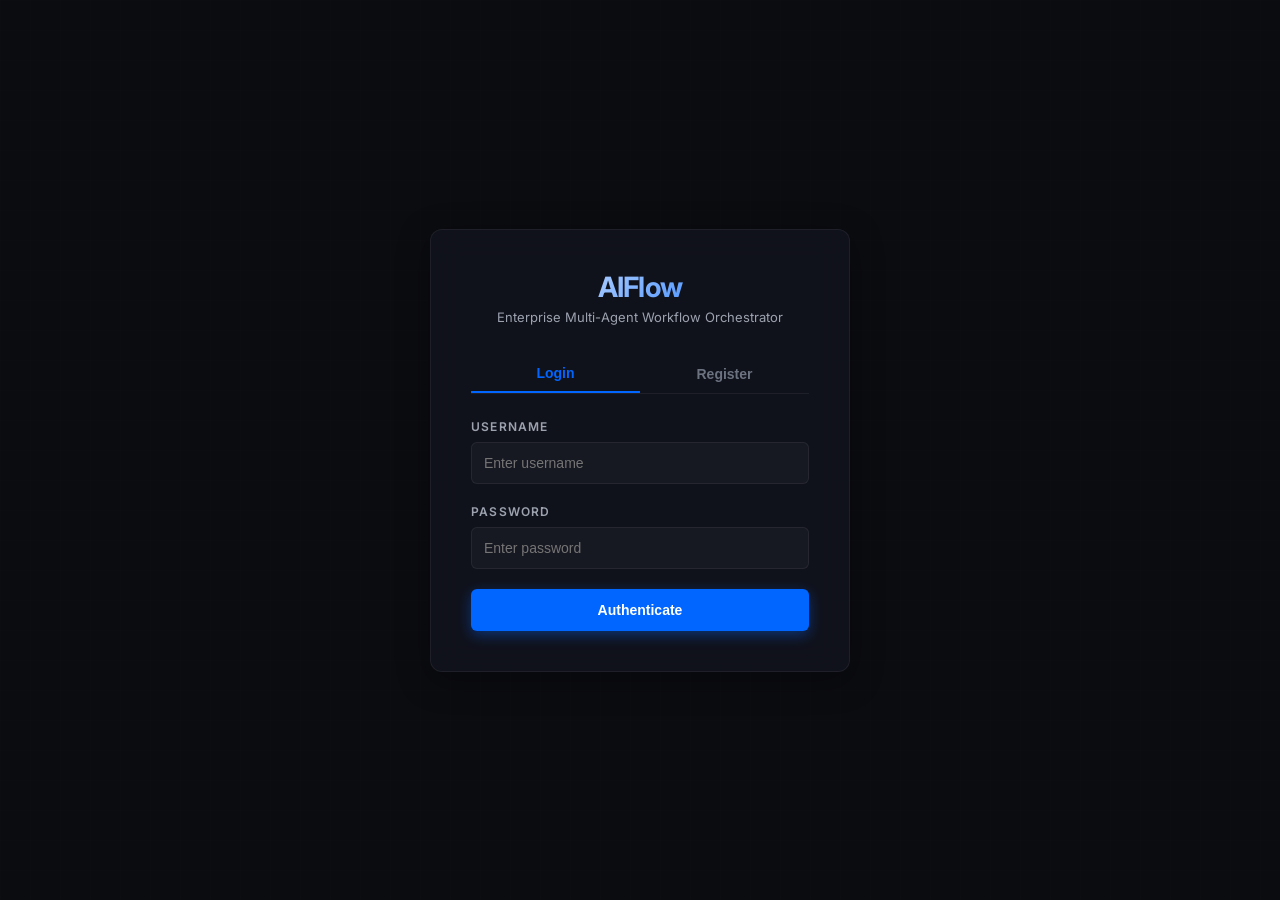
==== backend/static/index.html @ bd53e7fc "Initial commit of NexusFlow - Enterprise Multi-Agent AI Workflow Orchestrator" ====
<!DOCTYPE html>
<html lang="en">
<head>
    <meta charset="UTF-8">
    <meta name="viewport" content="width=device-width, initial-scale=1.0">
    <title>AIFlow - Enterprise Multi-Agent Workflow Orchestrator</title>
    <link rel="preconnect" href="https://fonts.googleapis.com">
    <link rel="preconnect" href="https://fonts.gstatic.com" crossorigin>
    <link href="https://fonts.googleapis.com/css2?family=Inter:wght@300;400;500;600;700&family=JetBrains+Mono:wght@400;500&display=swap" rel="stylesheet">
    <link rel="stylesheet" href="style.css">
</head>
<body>
    <!-- Background grid effect -->
    <div class="grid-overlay"></div>

    <!-- MAIN CONTAINER -->
    <div id="app">
        <!-- AUTH VIEW (Register / Login) -->
        <div id="auth-view" class="auth-container card">
            <div class="auth-header">
                <h2>AIFlow</h2>
                <p>Enterprise Multi-Agent Workflow Orchestrator</p>
            </div>
            
            <!-- Tabs -->
            <div class="auth-tabs">
                <button id="tab-login-btn" class="auth-tab active" onclick="switchAuthTab('login')">Login</button>
                <button id="tab-register-btn" class="auth-tab" onclick="switchAuthTab('register')">Register</button>
            </div>

            <!-- Login Form -->
            <form id="login-form" onsubmit="handleLogin(event)" autocomplete="off">
                <div class="form-group">
                    <label for="login-username">Username</label>
                    <input type="text" id="login-username" placeholder="Enter username" required autocomplete="off">
                </div>
                <div class="form-group">
                    <label for="login-password">Password</label>
                    <input type="password" id="login-password" placeholder="Enter password" required autocomplete="new-password">
                </div>
                <button type="submit" class="btn btn-primary btn-block">Authenticate</button>
            </form>

            <!-- Register Form -->
            <form id="register-form" class="hidden" onsubmit="handleRegister(event)" autocomplete="off">
                <div class="form-group">
                    <label for="register-username">Username</label>
                    <input type="text" id="register-username" placeholder="Choose username" required autocomplete="off">
                </div>
                <div class="form-group">
                    <label for="register-password">Password</label>
                    <input type="password" id="register-password" placeholder="Choose password (min 6 chars)" required autocomplete="new-password">
                </div>
                <div class="form-group">
                    <label for="register-role">Default Access Role</label>
                    <select id="register-role">
                        <option value="user">Standard User</option>
                        <option value="admin">Admin / Manager</option>
                    </select>
                </div>
                <button type="submit" class="btn btn-primary btn-block">Create Account</button>
            </form>

            <div id="auth-error" class="error-msg hidden"></div>
        </div>

        <!-- DASHBOARD VIEW -->
        <div id="dashboard-view" class="dashboard-container hidden">
            <!-- Sidebar -->
            <aside class="sidebar">
                <div class="sidebar-brand">
                    <h3>AIFlow</h3>
                    <span id="user-role-badge" class="badge badge-user">User</span>
                </div>
                
                <nav class="sidebar-menu">
                    <button class="nav-item active" onclick="switchView('chat')">
                        <span class="icon">💬</span> Chat Swarm
                    </button>
                    <button class="nav-item" onclick="switchView('upload')">
                        <span class="icon">📁</span> Ingest Documents
                    </button>
                    <button class="nav-item" onclick="switchView('analytics')">
                        <span class="icon">📊</span> Usage Analytics
                    </button>
                </nav>

                <div class="sidebar-footer">
                    <div class="user-profile">
                        <div class="user-avatar">👤</div>
                        <div class="user-info">
                            <span id="current-username" class="username">Guest</span>
                            <span class="status-online">Online</span>
                        </div>
                    </div>
                    <button class="btn btn-secondary btn-block btn-logout" onclick="handleLogout()">Logout</button>
                </div>
            </aside>

            <!-- Main Content Area -->
            <main class="main-content">
                <!-- CHAT MODULE -->
                <section id="chat-section" class="content-section">
                    <div class="section-header">
                        <h2>Chat Swarm</h2>
                        <p>Ask questions. The orchestrator will dynamically route, retrieve, and validator outputs.</p>
                    </div>

                    <div class="chat-container card">
                        <div id="chat-messages" class="chat-messages-area">
                            <div class="system-message">
                                <p>Welcome to AIFlow Swarm. Ask questions about your ingested RAG documents, run queries, or execute math calculations.</p>
                            </div>
                        </div>
                        
                        <div class="chat-input-area">
                            <form id="chat-form" onsubmit="handleSendMessage(event)">
                                <input type="text" id="chat-input" placeholder="Ask AIFlow orchestrator..." required autocomplete="off">
                                <button type="submit" class="btn btn-primary">Send</button>
                            </form>
                        </div>
                    </div>
                </section>

                <!-- INGEST UPLOAD MODULE -->
                <section id="upload-section" class="content-section hidden">
                    <div class="section-header">
                        <h2>Ingest Documents</h2>
                        <p>Upload files to parse, chunk, and embed them into the multi-tenant Vector Database.</p>
                    </div>

                    <div class="upload-container card">
                        <div class="drag-drop-zone" id="drop-zone" onclick="triggerFileSelect()">
                            <span class="upload-icon">📤</span>
                            <p>Drag and drop multiple text/PDF/markdown documents here</p>
                            <span class="btn btn-secondary">Select Files</span>
                            <input type="file" id="file-input" multiple class="hidden" onchange="handleFileSelect(event)">
                        </div>

                        <!-- Upload File Queue -->
                        <div id="file-queue-container" class="file-queue-container hidden">
                            <h4>Selected Files Queue</h4>
                            <div id="file-list" class="file-list"></div>
                            
                            <div class="upload-actions">
                                <button class="btn btn-primary" onclick="uploadQueuedFiles()">Ingest Files</button>
                                <button class="btn btn-secondary" onclick="clearFileQueue()">Clear Queue</button>
                            </div>
                        </div>

                        <!-- Confirmation & Progress Status -->
                        <div id="upload-status" class="upload-status card hidden">
                            <h4 id="status-heading">Processing Documents...</h4>
                            <div class="progress-bar-container">
                                <div id="status-progress-bar" class="progress-bar"></div>
                            </div>
                            <p id="status-details"></p>
                        </div>
                    </div>
                </section>

                <!-- USAGE ANALYTICS MODULE -->
                <section id="analytics-section" class="content-section hidden">
                    <div class="section-header">
                        <h2>Usage Analytics</h2>
                        <p>Monitor platform statistics, cost evaluations, and token consumption summaries.</p>
                    </div>

                    <!-- USER ANALYTICS TAB -->
                    <div id="user-analytics" class="analytics-wrapper">
                        <!-- Stats Grid -->
                        <div class="stats-grid">
                            <div class="stat-card card">
                                <h3>Total Queries</h3>
                                <p id="user-total-queries" class="stat-value">-</p>
                            </div>
                            <div class="stat-card card">
                                <h3>Documents Ingested</h3>
                                <p id="user-total-documents" class="stat-value">-</p>
                            </div>
                            <div class="stat-card card">
                                <h3>Total Tokens Consumed</h3>
                                <p id="user-total-tokens" class="stat-value">-</p>
                            </div>
                        </div>

                        <!-- Personal Query History Table -->
                        <div class="table-container card">
                            <h3>Query History Log</h3>
                            <table class="data-table">
                                <thead>
                                    <tr>
                                        <th>Timestamp</th>
                                        <th>Query</th>
                                        <th>Status</th>
                                        <th>Tokens Used</th>
                                        <th>Latency</th>
                                    </tr>
                                </thead>
                                <tbody id="user-history-tbody">
                                    <tr>
                                        <td colspan="5" class="text-center">No queries logged yet.</td>
                                    </tr>
                                </tbody>
                            </table>
                        </div>
                    </div>

                    <!-- ADMIN / MANAGER ANALYTICS TAB -->
                    <div id="admin-analytics" class="analytics-wrapper hidden">
                        <div class="tab-divider">Admin Portal Overview</div>
                        
                        <!-- Global Stats Grid -->
                        <div class="stats-grid">
                            <div class="stat-card card">
                                <h3>Global Queries Run</h3>
                                <p id="admin-total-queries" class="stat-value">-</p>
                            </div>
                            <div class="stat-card card">
                                <h3>Total Vector Files</h3>
                                <p id="admin-total-documents" class="stat-value">-</p>
                            </div>
                            <div class="stat-card card">
                                <h3>Cumulative Cost ($)</h3>
                                <p id="admin-total-cost" class="stat-value" style="color: #00ff66;">$0.00</p>
                            </div>
                            <div class="stat-card card">
                                <h3>Avg. Swarm Latency</h3>
                                <p id="admin-avg-latency" class="stat-value">-</p>
                            </div>
                        </div>

                        <!-- User Breakdown Table -->
                        <div class="table-container card">
                            <h3>Platform Users Usage Summary</h3>
                            <table class="data-table">
                                <thead>
                                    <tr>
                                        <th>User ID</th>
                                        <th>Username</th>
                                        <th>Role</th>
                                        <th>Queries Run</th>
                                        <th>Files Uploaded</th>
                                        <th>Total Tokens</th>
                                        <th>Last Active</th>
                                    </tr>
                                </thead>
                                <tbody id="admin-users-tbody">
                                    <tr>
                                        <td colspan="7" class="text-center">No user data retrieved.</td>
                                    </tr>
                                </tbody>
                            </table>
                        </div>
                    </div>
                </section>
            </main>
        </div>
    </div>

    <script src="app.js"></script>
</body>
</html>
---- backend/static/style.css ----
/* AIFlow Dark Theme Design System */
:root {
    --bg-primary: #0b0c10;
    --bg-secondary: #131520;
    --card-bg: rgba(20, 22, 34, 0.65);
    --border-color: rgba(255, 255, 255, 0.06);
    --border-glow: rgba(0, 102, 255, 0.15);
    
    --text-primary: #f3f4f6;
    --text-secondary: #9ca3af;
    --text-muted: #6b7280;
    
    --accent: #0066ff;
    --accent-glow: rgba(0, 102, 255, 0.4);
    --success: #00ff66;
    --success-glow: rgba(0, 255, 102, 0.2);
    --danger: #ef4444;
    
    --font-sans: 'Inter', -apple-system, BlinkMacSystemFont, "Segoe UI", Roboto, sans-serif;
    --font-mono: 'JetBrains Mono', monospace;
    --transition: all 0.25s cubic-bezier(0.4, 0, 0.2, 1);
}

* {
    box-sizing: border-box;
    margin: 0;
    padding: 0;
}

body {
    background-color: var(--bg-primary);
    color: var(--text-primary);
    font-family: var(--font-sans);
    overflow: hidden;
    height: 100vh;
    width: 100vw;
}

/* Cyberpunk tech grid background */
.grid-overlay {
    position: fixed;
    top: 0;
    left: 0;
    width: 100%;
    height: 100%;
    background-image: 
        linear-gradient(rgba(255, 255, 255, 0.007) 1px, transparent 1px),
        linear-gradient(90deg, rgba(255, 255, 255, 0.007) 1px, transparent 1px);
    background-size: 30px 30px;
    pointer-events: none;
    z-index: 0;
}

#app {
    position: relative;
    z-index: 1;
    height: 100%;
    width: 100%;
    display: flex;
    justify-content: center;
    align-items: center;
}

/* Card layout & Glassmorphism */
.card {
    background: var(--card-bg);
    border: 1px solid var(--border-color);
    border-radius: 12px;
    backdrop-filter: blur(16px);
    -webkit-backdrop-filter: blur(16px);
    box-shadow: 0 8px 32px 0 rgba(0, 0, 0, 0.37);
    transition: var(--transition);
}

.card:hover {
    border-color: var(--border-glow);
    box-shadow: 0 8px 32px 0 rgba(0, 102, 255, 0.05);
}

/* Form Styles */
.form-group {
    margin-bottom: 20px;
    display: flex;
    flex-direction: column;
}

label {
    font-size: 12px;
    text-transform: uppercase;
    letter-spacing: 0.1em;
    color: var(--text-secondary);
    margin-bottom: 8px;
    font-weight: 600;
}

input, select {
    background: rgba(255, 255, 255, 0.03);
    border: 1px solid var(--border-color);
    border-radius: 6px;
    padding: 12px;
    color: var(--text-primary);
    font-size: 14px;
    transition: var(--transition);
}

input:focus, select:focus {
    outline: none;
    border-color: var(--accent);
    background: rgba(255, 255, 255, 0.05);
    box-shadow: 0 0 10px var(--accent-glow);
}

/* Buttons */
.btn {
    display: inline-flex;
    align-items: center;
    justify-content: center;
    padding: 12px 24px;
    font-size: 14px;
    font-weight: 600;
    border-radius: 6px;
    cursor: pointer;
    border: 1px solid transparent;
    transition: var(--transition);
}

.btn-primary {
    background-color: var(--accent);
    color: #fff;
    box-shadow: 0 4px 14px var(--accent-glow);
}

.btn-primary:hover {
    background-color: #1a75ff;
    box-shadow: 0 6px 20px rgba(0, 102, 255, 0.6);
}

.btn-secondary {
    background: rgba(255, 255, 255, 0.05);
    color: var(--text-primary);
    border-color: var(--border-color);
}

.btn-secondary:hover {
    background: rgba(255, 255, 255, 0.1);
    border-color: var(--text-secondary);
}

.btn-block {
    width: 100%;
}

/* Auth views */
.auth-container {
    width: 420px;
    padding: 40px;
}

.auth-header {
    text-align: center;
    margin-bottom: 30px;
}

.auth-header h2 {
    font-size: 28px;
    font-weight: 700;
    letter-spacing: -0.03em;
    background: linear-gradient(135deg, #fff 0%, #0066ff 100%);
    -webkit-background-clip: text;
    -webkit-text-fill-color: transparent;
    margin-bottom: 5px;
}

.auth-header p {
    font-size: 13px;
    color: var(--text-secondary);
}

.auth-tabs {
    display: flex;
    border-bottom: 1px solid var(--border-color);
    margin-bottom: 25px;
}

.auth-tab {
    flex: 1;
    background: none;
    border: none;
    padding: 10px;
    color: var(--text-muted);
    font-size: 14px;
    font-weight: 600;
    cursor: pointer;
    transition: var(--transition);
}

.auth-tab.active {
    color: var(--accent);
    border-bottom: 2px solid var(--accent);
}

/* Dashboard views */
.dashboard-container {
    display: flex;
    height: 100vh;
    width: 100vw;
    z-index: 1;
}

/* Sidebar styling */
.sidebar {
    width: 260px;
    background: var(--bg-secondary);
    border-right: 1px solid var(--border-color);
    display: flex;
    flex-direction: column;
    padding: 24px;
}

.sidebar-brand {
    margin-bottom: 35px;
    display: flex;
    align-items: center;
    gap: 10px;
}

.sidebar-brand h3 {
    font-size: 20px;
    font-weight: 700;
}

.badge {
    padding: 3px 8px;
    font-size: 10px;
    font-weight: 700;
    border-radius: 4px;
    text-transform: uppercase;
}

.badge-user {
    background: rgba(0, 102, 255, 0.15);
    color: var(--accent);
}

.badge-admin {
    background: rgba(0, 255, 102, 0.15);
    color: var(--success);
}

.sidebar-menu {
    display: flex;
    flex-direction: column;
    gap: 8px;
    flex: 1;
}

.nav-item {
    display: flex;
    align-items: center;
    gap: 12px;
    background: none;
    border: none;
    padding: 12px 16px;
    color: var(--text-secondary);
    font-size: 14px;
    font-weight: 500;
    border-radius: 6px;
    cursor: pointer;
    text-align: left;
    transition: var(--transition);
}

.nav-item:hover, .nav-item.active {
    color: #fff;
    background: rgba(255, 255, 255, 0.04);
}

.nav-item.active {
    border-left: 3px solid var(--accent);
    border-radius: 0 6px 6px 0;
}

.sidebar-footer {
    padding-top: 20px;
    border-top: 1px solid var(--border-color);
}

.user-profile {
    display: flex;
    align-items: center;
    gap: 12px;
    margin-bottom: 15px;
}

.user-avatar {
    font-size: 20px;
    background: rgba(255, 255, 255, 0.05);
    padding: 8px;
    border-radius: 50%;
}

.user-info {
    display: flex;
    flex-direction: column;
}

.user-info .username {
    font-size: 14px;
    font-weight: 600;
}

.user-info .status-online {
    font-size: 10px;
    color: var(--success);
}

.btn-logout {
    background: rgba(239, 68, 68, 0.1);
    color: var(--danger);
    border: 1px solid rgba(239, 68, 68, 0.2);
}

.btn-logout:hover {
    background: var(--danger);
    color: #fff;
}

/* Main Area */
.main-content {
    flex: 1;
    padding: 40px;
    overflow-y: auto;
}

.content-section {
    height: 100%;
    display: flex;
    flex-direction: column;
}

.section-header {
    margin-bottom: 25px;
}

.section-header h2 {
    font-size: 24px;
    font-weight: 700;
    margin-bottom: 5px;
}

.section-header p {
    color: var(--text-secondary);
    font-size: 14px;
}

/* Chat Module Layout */
.chat-container {
    flex: 1;
    display: flex;
    flex-direction: column;
    height: calc(100vh - 180px);
    overflow: hidden;
}

.chat-messages-area {
    flex: 1;
    padding: 24px;
    overflow-y: auto;
    display: flex;
    flex-direction: column;
    gap: 20px;
    scrollbar-width: thin;
}

.chat-messages-area::-webkit-scrollbar {
    width: 6px;
}

.chat-messages-area::-webkit-scrollbar-thumb {
    background-color: var(--border-color);
    border-radius: 3px;
}

.chat-input-area {
    padding: 16px 24px;
    border-top: 1px solid var(--border-color);
}

.chat-input-area form {
    display: flex;
    gap: 15px;
}

.chat-input-area input {
    flex: 1;
}

/* Chat bubble styling */
.message {
    max-width: 75%;
    display: flex;
    flex-direction: column;
    animation: slideUp 0.3s ease-out;
}

.message.user {
    align-self: flex-end;
}

.message.agent {
    align-self: flex-start;
}

.bubble {
    padding: 14px 18px;
    border-radius: 12px;
    font-size: 14px;
    line-height: 1.5;
}

.message.user .bubble {
    background: var(--accent);
    color: #fff;
    border-bottom-right-radius: 2px;
}

.message.agent .bubble {
    background: rgba(255, 255, 255, 0.03);
    border: 1px solid var(--border-color);
    border-bottom-left-radius: 2px;
    color: var(--text-primary);
}

/* Meta Data tags for Agent Response */
.message-meta {
    margin-top: 6px;
    display: flex;
    flex-wrap: wrap;
    gap: 6px;
}

.meta-tag {
    font-family: var(--font-mono);
    font-size: 10px;
    padding: 2px 6px;
    border-radius: 4px;
    background: rgba(255, 255, 255, 0.05);
    border: 1px solid var(--border-color);
    color: var(--text-secondary);
}

.meta-tag-blue {
    background: rgba(0, 102, 255, 0.1);
    border-color: rgba(0, 102, 255, 0.2);
    color: #3385ff;
}

.meta-tag-green {
    background: rgba(0, 255, 102, 0.1);
    border-color: rgba(0, 255, 102, 0.2);
    color: var(--success);
}

/* Citations & Recommendations */
.citations-list, .recs-list {
    margin-top: 8px;
    padding-left: 15px;
    font-size: 12px;
    color: var(--text-secondary);
}

.citations-list li::marker {
    color: var(--accent);
}

.recs-list li::marker {
    color: var(--success);
}

/* Drag Drop Ingestion Area */
.drag-drop-zone {
    border: 2px dashed var(--border-color);
    border-radius: 12px;
    padding: 60px 40px;
    text-align: center;
    cursor: pointer;
    transition: var(--transition);
    display: flex;
    flex-direction: column;
    align-items: center;
    gap: 15px;
    background: rgba(255, 255, 255, 0.01);
    margin-bottom: 25px;
}

.drag-drop-zone:hover, .drag-drop-zone.dragover {
    border-color: var(--accent);
    background: rgba(0, 102, 255, 0.02);
}

.upload-icon {
    font-size: 40px;
}

/* File list queue styling */
.file-queue-container {
    padding: 20px;
    background: rgba(255, 255, 255, 0.02);
    border: 1px solid var(--border-color);
    border-radius: 8px;
    margin-bottom: 25px;
}

.file-queue-container h4 {
    margin-bottom: 15px;
    font-size: 14px;
}

.file-list {
    display: flex;
    flex-direction: column;
    gap: 10px;
    margin-bottom: 20px;
}

.file-item {
    display: flex;
    justify-content: space-between;
    align-items: center;
    padding: 10px 15px;
    background: rgba(255, 255, 255, 0.02);
    border: 1px solid var(--border-color);
    border-radius: 6px;
    font-size: 13px;
}

.file-name {
    font-weight: 500;
}

.file-size {
    color: var(--text-muted);
}

.upload-actions {
    display: flex;
    gap: 15px;
}

/* Upload progress loader */
.upload-status {
    padding: 20px;
    border-color: var(--success);
}

.progress-bar-container {
    background: rgba(255, 255, 255, 0.05);
    height: 8px;
    border-radius: 4px;
    overflow: hidden;
    margin: 15px 0;
}

.progress-bar {
    background: linear-gradient(90deg, var(--accent) 0%, var(--success) 100%);
    height: 100%;
    width: 0%;
    border-radius: 4px;
    transition: width 0.3s ease;
}

/* Analytics View Styling */
.analytics-wrapper {
    display: flex;
    flex-direction: column;
    gap: 30px;
    animation: fadeIn 0.4s ease-out;
}

.tab-divider {
    font-size: 12px;
    text-transform: uppercase;
    letter-spacing: 0.15em;
    color: var(--text-muted);
    font-weight: 700;
    margin-top: 15px;
    border-bottom: 1px solid var(--border-color);
    padding-bottom: 8px;
}

.stats-grid {
    display: grid;
    grid-template-columns: repeat(auto-fit, minmax(220px, 1fr));
    gap: 20px;
}

.stat-card {
    padding: 24px;
    text-align: left;
}

.stat-card h3 {
    font-size: 12px;
    text-transform: uppercase;
    letter-spacing: 0.1em;
    color: var(--text-secondary);
    margin-bottom: 10px;
    font-weight: 600;
}

.stat-value {
    font-size: 32px;
    font-weight: 700;
    letter-spacing: -0.02em;
}

/* Table Design */
.table-container {
    padding: 24px;
    overflow-x: auto;
}

.table-container h3 {
    font-size: 16px;
    margin-bottom: 20px;
}

.data-table {
    width: 100%;
    border-collapse: collapse;
    text-align: left;
    font-size: 13px;
}

.data-table th, .data-table td {
    padding: 12px 16px;
    border-bottom: 1px solid var(--border-color);
}

.data-table th {
    color: var(--text-secondary);
    font-weight: 600;
    text-transform: uppercase;
    font-size: 11px;
    letter-spacing: 0.05em;
}

.data-table tbody tr:hover {
    background: rgba(255, 255, 255, 0.01);
}

/* Utility Helpers */
.hidden {
    display: none !important;
}

.text-center {
    text-align: center;
}

.text-success {
    color: var(--success);
}

.error-msg {
    margin-top: 15px;
    padding: 12px;
    background: rgba(239, 68, 68, 0.1);
    border: 1px solid rgba(239, 68, 68, 0.2);
    color: var(--danger);
    border-radius: 6px;
    font-size: 13px;
    text-align: center;
}

/* Animations */
@keyframes slideUp {
    from {
        opacity: 0;
        transform: translateY(12px);
    }
    to {
        opacity: 1;
        transform: translateY(0);
    }
}

@keyframes fadeIn {
    from {
        opacity: 0;
    }
    to {
        opacity: 1;
    }
}
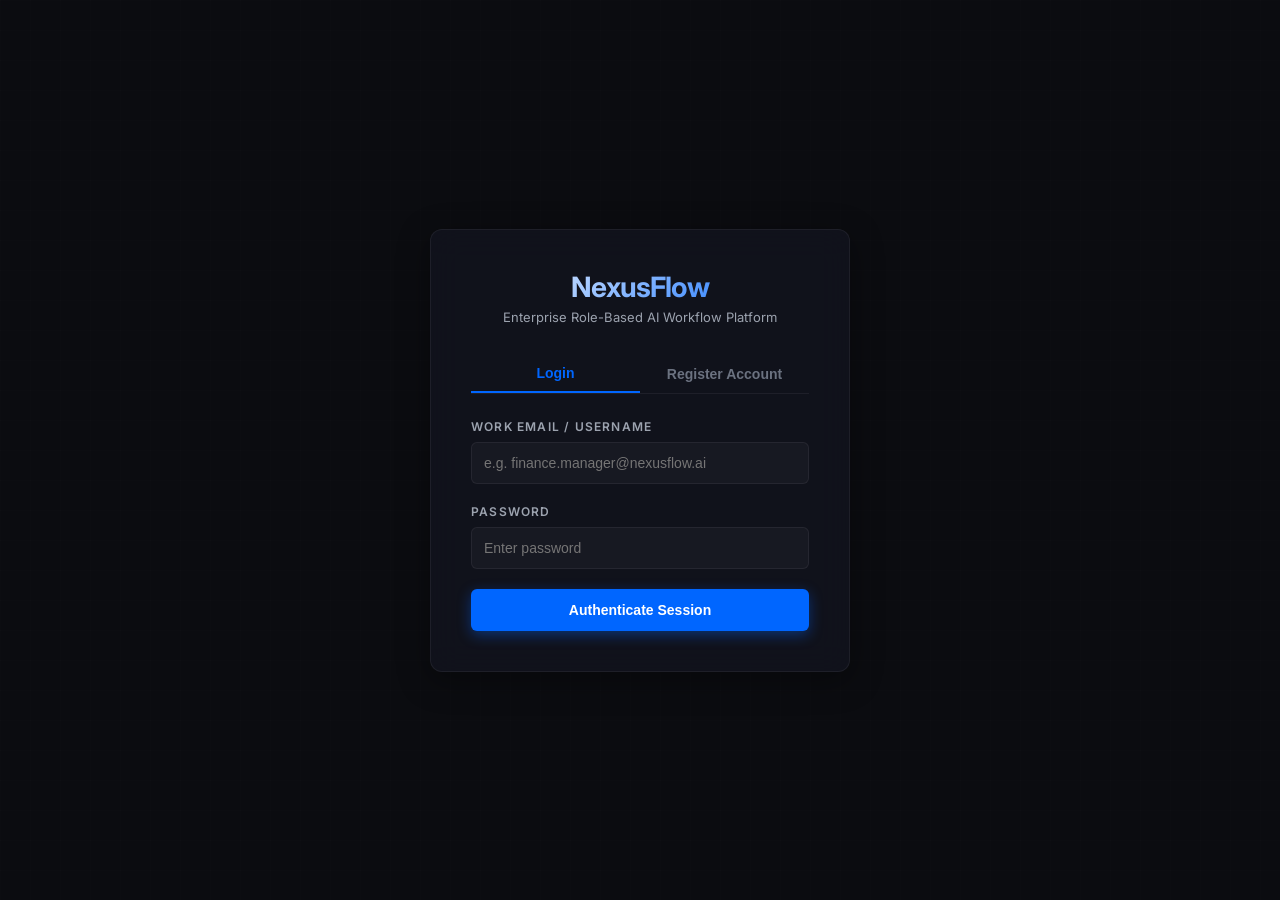
==== commit 0c4ca0e6: "feat(enterprise-rbac): Add Enterprise Role-Based Access Control, Department Isolation, Clearance Mat" ====
--- a/backend/static/index.html
+++ b/backend/static/index.html
@@ -3,62 +3,75 @@
 <head>
     <meta charset="UTF-8">
     <meta name="viewport" content="width=device-width, initial-scale=1.0">
-    <title>AIFlow - Enterprise Multi-Agent Workflow Orchestrator</title>
+    <title>NexusFlow - Enterprise Multi-Agent AI Workflow Orchestrator</title>
     <link rel="preconnect" href="https://fonts.googleapis.com">
     <link rel="preconnect" href="https://fonts.gstatic.com" crossorigin>
     <link href="https://fonts.googleapis.com/css2?family=Inter:wght@300;400;500;600;700&family=JetBrains+Mono:wght@400;500&display=swap" rel="stylesheet">
     <link rel="stylesheet" href="style.css">
 </head>
 <body>
-    <!-- Background grid effect -->
     <div class="grid-overlay"></div>
 
-    <!-- MAIN CONTAINER -->
     <div id="app">
         <!-- AUTH VIEW (Register / Login) -->
         <div id="auth-view" class="auth-container card">
             <div class="auth-header">
-                <h2>AIFlow</h2>
-                <p>Enterprise Multi-Agent Workflow Orchestrator</p>
+                <h2>NexusFlow</h2>
+                <p>Enterprise Role-Based AI Workflow Platform</p>
             </div>
             
-            <!-- Tabs -->
             <div class="auth-tabs">
                 <button id="tab-login-btn" class="auth-tab active" onclick="switchAuthTab('login')">Login</button>
-                <button id="tab-register-btn" class="auth-tab" onclick="switchAuthTab('register')">Register</button>
+                <button id="tab-register-btn" class="auth-tab" onclick="switchAuthTab('register')">Register Account</button>
             </div>
 
             <!-- Login Form -->
             <form id="login-form" onsubmit="handleLogin(event)" autocomplete="off">
                 <div class="form-group">
-                    <label for="login-username">Username</label>
-                    <input type="text" id="login-username" placeholder="Enter username" required autocomplete="off">
+                    <label for="login-username">Work Email / Username</label>
+                    <input type="text" id="login-username" placeholder="e.g. finance.manager@nexusflow.ai" required autocomplete="off">
                 </div>
                 <div class="form-group">
                     <label for="login-password">Password</label>
                     <input type="password" id="login-password" placeholder="Enter password" required autocomplete="new-password">
                 </div>
-                <button type="submit" class="btn btn-primary btn-block">Authenticate</button>
+                <button type="submit" class="btn btn-primary btn-block">Authenticate Session</button>
             </form>
 
-            <!-- Register Form -->
+            <!-- Register Form with Department & Role Selectors -->
             <form id="register-form" class="hidden" onsubmit="handleRegister(event)" autocomplete="off">
                 <div class="form-group">
-                    <label for="register-username">Username</label>
-                    <input type="text" id="register-username" placeholder="Choose username" required autocomplete="off">
+                    <label for="register-username">Work Email / Username</label>
+                    <input type="text" id="register-username" placeholder="e.g. employee@nexusflow.ai" required autocomplete="off">
                 </div>
                 <div class="form-group">
                     <label for="register-password">Password</label>
-                    <input type="password" id="register-password" placeholder="Choose password (min 6 chars)" required autocomplete="new-password">
-                </div>
-                <div class="form-group">
-                    <label for="register-role">Default Access Role</label>
-                    <select id="register-role">
-                        <option value="user">Standard User</option>
-                        <option value="admin">Admin / Manager</option>
+                    <input type="password" id="register-password" placeholder="Min 6 characters" required autocomplete="new-password">
+                </div>
+                <div class="form-group">
+                    <label for="register-department">Department</label>
+                    <select id="register-department" required>
+                        <option value="Human Resources">Human Resources</option>
+                        <option value="Finance">Finance</option>
+                        <option value="Legal">Legal</option>
+                        <option value="Engineering" selected>Engineering</option>
+                        <option value="Information Technology">Information Technology</option>
+                        <option value="Operations">Operations</option>
+                        <option value="Sales">Sales</option>
+                        <option value="Marketing">Marketing</option>
                     </select>
                 </div>
-                <button type="submit" class="btn btn-primary btn-block">Create Account</button>
+                <div class="form-group">
+                    <label for="register-role">Corporate Role</label>
+                    <select id="register-role" required>
+                        <option value="employee" selected>Employee (Standard Upload & Query)</option>
+                        <option value="team_lead">Team Lead (Team Upload & Approval)</option>
+                        <option value="department_manager">Department Manager (Dept Approval & Audit)</option>
+                        <option value="super_admin">Super Admin (Full Access)</option>
+                        <option value="guest">Guest (Read-Only Public Access)</option>
+                    </select>
+                </div>
+                <button type="submit" class="btn btn-primary btn-block">Create Enterprise Account</button>
             </form>
 
             <div id="auth-error" class="error-msg hidden"></div>
@@ -69,19 +82,37 @@
             <!-- Sidebar -->
             <aside class="sidebar">
                 <div class="sidebar-brand">
-                    <h3>AIFlow</h3>
-                    <span id="user-role-badge" class="badge badge-user">User</span>
+                    <h3>NexusFlow</h3>
+                    <div class="badge-group">
+                        <span id="user-role-badge" class="badge badge-user">Role</span>
+                        <span id="user-dept-badge" class="badge badge-dept">Department</span>
+                    </div>
                 </div>
                 
                 <nav class="sidebar-menu">
-                    <button class="nav-item active" onclick="switchView('chat')">
+                    <button id="nav-chat" class="nav-item active" onclick="switchView('chat')">
                         <span class="icon">💬</span> Chat Swarm
                     </button>
-                    <button class="nav-item" onclick="switchView('upload')">
-                        <span class="icon">📁</span> Ingest Documents
-                    </button>
-                    <button class="nav-item" onclick="switchView('analytics')">
+                    <button id="nav-documents" class="nav-item" onclick="switchView('documents')">
+                        <span class="icon">📚</span> Document Library
+                    </button>
+                    <button id="nav-upload" class="nav-item" onclick="switchView('upload')">
+                        <span class="icon">📤</span> Upload Document
+                    </button>
+                    <button id="nav-pending" class="nav-item hidden" onclick="switchView('pending')">
+                        <span class="icon">⏳</span> Pending Approvals
+                    </button>
+                    <button id="nav-profile" class="nav-item" onclick="switchView('profile')">
+                        <span class="icon">⚙️</span> My Profile & Security
+                    </button>
+                    <button id="nav-analytics" class="nav-item" onclick="switchView('analytics')">
                         <span class="icon">📊</span> Usage Analytics
+                    </button>
+                    <button id="nav-audit" class="nav-item hidden" onclick="switchView('audit')">
+                        <span class="icon">🛡️</span> Audit Logs
+                    </button>
+                    <button id="nav-admin" class="nav-item hidden" onclick="switchView('admin-dashboard')">
+                        <span class="icon">⚡</span> Admin Dashboard
                     </button>
                 </nav>
 
@@ -90,7 +121,7 @@
                         <div class="user-avatar">👤</div>
                         <div class="user-info">
                             <span id="current-username" class="username">Guest</span>
-                            <span class="status-online">Online</span>
+                            <span id="current-clearance" class="clearance-tag">INTERNAL</span>
                         </div>
                     </div>
                     <button class="btn btn-secondary btn-block btn-logout" onclick="handleLogout()">Logout</button>
@@ -102,55 +133,112 @@
                 <!-- CHAT MODULE -->
                 <section id="chat-section" class="content-section">
                     <div class="section-header">
-                        <h2>Chat Swarm</h2>
-                        <p>Ask questions. The orchestrator will dynamically route, retrieve, and validator outputs.</p>
+                        <h2>Multi-Agent AI Chat Swarm</h2>
+                        <p>Ask questions. Vector RAG is strictly isolated by Department & Clearance level.</p>
                     </div>
 
                     <div class="chat-container card">
                         <div id="chat-messages" class="chat-messages-area">
                             <div class="system-message">
-                                <p>Welcome to AIFlow Swarm. Ask questions about your ingested RAG documents, run queries, or execute math calculations.</p>
+                                <p>Welcome to NexusFlow. Ask questions about your authorized department documents.</p>
                             </div>
                         </div>
                         
                         <div class="chat-input-area">
                             <form id="chat-form" onsubmit="handleSendMessage(event)">
-                                <input type="text" id="chat-input" placeholder="Ask AIFlow orchestrator..." required autocomplete="off">
+                                <input type="text" id="chat-input" placeholder="Query authorized knowledge base..." required autocomplete="off">
                                 <button type="submit" class="btn btn-primary">Send</button>
                             </form>
                         </div>
                     </div>
                 </section>
 
-                <!-- INGEST UPLOAD MODULE -->
+                <!-- ACCESS-CONTROLLED DOCUMENT LIBRARY MODULE -->
+                <section id="documents-section" class="content-section hidden">
+                    <div class="section-header">
+                        <h2>Authorized Document Library</h2>
+                        <p>View documents accessible under your Department and Security Clearance Level.</p>
+                    </div>
+
+                    <div class="table-container card">
+                        <h3>Accessible Department Documents</h3>
+                        <table class="data-table">
+                            <thead>
+                                <tr>
+                                    <th>Filename</th>
+                                    <th>Department</th>
+                                    <th>Classification</th>
+                                    <th>Visibility</th>
+                                    <th>Owner</th>
+                                    <th>Approval Status</th>
+                                    <th>Actions</th>
+                                </tr>
+                            </thead>
+                            <tbody id="documents-tbody">
+                                <tr>
+                                    <td colspan="7" class="text-center">Loading document library...</td>
+                                </tr>
+                            </tbody>
+                        </table>
+                    </div>
+                </section>
+
+                <!-- INGEST UPLOAD MODULE WITH METADATA SELECTORS -->
                 <section id="upload-section" class="content-section hidden">
                     <div class="section-header">
-                        <h2>Ingest Documents</h2>
-                        <p>Upload files to parse, chunk, and embed them into the multi-tenant Vector Database.</p>
+                        <h2>Upload & Ingest Document</h2>
+                        <p>Upload document with Department, Classification, and Visibility parameters.</p>
                     </div>
 
                     <div class="upload-container card">
-                        <div class="drag-drop-zone" id="drop-zone" onclick="triggerFileSelect()">
-                            <span class="upload-icon">📤</span>
-                            <p>Drag and drop multiple text/PDF/markdown documents here</p>
-                            <span class="btn btn-secondary">Select Files</span>
-                            <input type="file" id="file-input" multiple class="hidden" onchange="handleFileSelect(event)">
-                        </div>
-
-                        <!-- Upload File Queue -->
-                        <div id="file-queue-container" class="file-queue-container hidden">
-                            <h4>Selected Files Queue</h4>
-                            <div id="file-list" class="file-list"></div>
-                            
-                            <div class="upload-actions">
-                                <button class="btn btn-primary" onclick="uploadQueuedFiles()">Ingest Files</button>
-                                <button class="btn btn-secondary" onclick="clearFileQueue()">Clear Queue</button>
-                            </div>
-                        </div>
-
-                        <!-- Confirmation & Progress Status -->
+                        <form id="upload-form" onsubmit="handleUploadSubmit(event)">
+                            <div class="form-grid">
+                                <div class="form-group">
+                                    <label for="upload-department">Target Department</label>
+                                    <select id="upload-department" required>
+                                        <option value="Human Resources">Human Resources</option>
+                                        <option value="Finance">Finance</option>
+                                        <option value="Legal">Legal</option>
+                                        <option value="Engineering">Engineering</option>
+                                        <option value="Information Technology">Information Technology</option>
+                                        <option value="Operations">Operations</option>
+                                        <option value="Sales">Sales</option>
+                                        <option value="Marketing">Marketing</option>
+                                    </select>
+                                </div>
+                                <div class="form-group">
+                                    <label for="upload-classification">Classification Level</label>
+                                    <select id="upload-classification" required>
+                                        <option value="PUBLIC">PUBLIC (All users)</option>
+                                        <option value="INTERNAL" selected>INTERNAL (Employees & above)</option>
+                                        <option value="CONFIDENTIAL">CONFIDENTIAL (Team Lead & above)</option>
+                                        <option value="RESTRICTED">RESTRICTED (Managers & Admin)</option>
+                                        <option value="HIGHLY_CONFIDENTIAL">HIGHLY CONFIDENTIAL (Super Admin)</option>
+                                    </select>
+                                </div>
+                                <div class="form-group">
+                                    <label for="upload-visibility">Visibility Scope</label>
+                                    <select id="upload-visibility" required>
+                                        <option value="Department" selected>Department Scope</option>
+                                        <option value="Team">Team Scope</option>
+                                        <option value="Organization">Organization-Wide</option>
+                                        <option value="Private">Private (Owner Only)</option>
+                                    </select>
+                                </div>
+                            </div>
+
+                            <div class="drag-drop-zone" id="drop-zone" onclick="triggerFileSelect()">
+                                <span class="upload-icon">📤</span>
+                                <p>Click or Drag & Drop Document File (.pdf, .txt, .md)</p>
+                                <span id="selected-file-name" class="btn btn-secondary">Choose File</span>
+                                <input type="file" id="file-input" class="hidden" onchange="handleFileSelect(event)" required>
+                            </div>
+
+                            <button type="submit" class="btn btn-primary btn-block style-upload-btn">Upload Document for Processing</button>
+                        </form>
+
                         <div id="upload-status" class="upload-status card hidden">
-                            <h4 id="status-heading">Processing Documents...</h4>
+                            <h4 id="status-heading">Ingesting Document...</h4>
                             <div class="progress-bar-container">
                                 <div id="status-progress-bar" class="progress-bar"></div>
                             </div>
@@ -159,6 +247,82 @@
                     </div>
                 </section>
 
+                <!-- PENDING APPROVALS MODULE -->
+                <section id="pending-section" class="content-section hidden">
+                    <div class="section-header">
+                        <h2>Pending Document Approvals</h2>
+                        <p>Department Manager portal to review and approve uploaded employee files prior to RAG indexing.</p>
+                    </div>
+
+                    <div class="table-container card">
+                        <h3>Files Awaiting Department Approval</h3>
+                        <table class="data-table">
+                            <thead>
+                                <tr>
+                                    <th>ID</th>
+                                    <th>Filename</th>
+                                    <th>Department</th>
+                                    <th>Classification</th>
+                                    <th>Uploaded By</th>
+                                    <th>Submitted At</th>
+                                    <th>Action</th>
+                                </tr>
+                            </thead>
+                            <tbody id="pending-tbody">
+                                <tr>
+                                    <td colspan="7" class="text-center">No pending approvals found.</td>
+                                </tr>
+                            </tbody>
+                        </table>
+                    </div>
+                </section>
+
+                <!-- MY PROFILE & PASSWORD RESET MODULE -->
+                <section id="profile-section" class="content-section hidden">
+                    <div class="section-header">
+                        <h2>My Profile & Security Settings</h2>
+                        <p>Update your basic personal information and change your login password.</p>
+                    </div>
+
+                    <div class="profile-grid" style="display: grid; grid-template-columns: repeat(auto-fit, minmax(320px, 1fr)); gap: 24px;">
+                        <!-- Self-Service Profile Form -->
+                        <div class="card" style="padding: 24px;">
+                            <h3>Edit Basic Information</h3>
+                            <form id="profile-form" onsubmit="handleUpdateProfile(event)">
+                                <div class="form-group">
+                                    <label for="profile-fullname">Full Name</label>
+                                    <input type="text" id="profile-fullname" placeholder="e.g. Jane Doe">
+                                </div>
+                                <div class="form-group">
+                                    <label for="profile-email">Work Email</label>
+                                    <input type="email" id="profile-email" placeholder="e.g. jane.doe@nexusflow.ai">
+                                </div>
+                                <div class="form-group">
+                                    <label for="profile-contact">Contact Details / Phone</label>
+                                    <input type="text" id="profile-contact" placeholder="e.g. +1 (555) 019-2834">
+                                </div>
+                                <button type="submit" class="btn btn-primary btn-block">Save Profile Details</button>
+                            </form>
+                        </div>
+
+                        <!-- Self-Service Password Reset Form -->
+                        <div class="card" style="padding: 24px;">
+                            <h3>Change Login Password</h3>
+                            <form id="password-form" onsubmit="handleChangePassword(event)">
+                                <div class="form-group">
+                                    <label for="pwd-current">Current Password</label>
+                                    <input type="password" id="pwd-current" required placeholder="Enter current password">
+                                </div>
+                                <div class="form-group">
+                                    <label for="pwd-new">New Password</label>
+                                    <input type="password" id="pwd-new" required minlength="6" placeholder="Enter new password (min 6 chars)">
+                                </div>
+                                <button type="submit" class="btn btn-primary btn-block">Update Password</button>
+                            </form>
+                        </div>
+                    </div>
+                </section>
+
                 <!-- USAGE ANALYTICS MODULE -->
                 <section id="analytics-section" class="content-section hidden">
                     <div class="section-header">
@@ -166,9 +330,7 @@
                         <p>Monitor platform statistics, cost evaluations, and token consumption summaries.</p>
                     </div>
 
-                    <!-- USER ANALYTICS TAB -->
                     <div id="user-analytics" class="analytics-wrapper">
-                        <!-- Stats Grid -->
                         <div class="stats-grid">
                             <div class="stat-card card">
                                 <h3>Total Queries</h3>
@@ -184,9 +346,8 @@
                             </div>
                         </div>
 
-                        <!-- Personal Query History Table -->
                         <div class="table-container card">
-                            <h3>Query History Log</h3>
+                            <h3>Personal Query History Log</h3>
                             <table class="data-table">
                                 <thead>
                                     <tr>
@@ -205,59 +366,150 @@
                             </table>
                         </div>
                     </div>
-
-                    <!-- ADMIN / MANAGER ANALYTICS TAB -->
-                    <div id="admin-analytics" class="analytics-wrapper hidden">
-                        <div class="tab-divider">Admin Portal Overview</div>
-                        
-                        <!-- Global Stats Grid -->
-                        <div class="stats-grid">
-                            <div class="stat-card card">
-                                <h3>Global Queries Run</h3>
-                                <p id="admin-total-queries" class="stat-value">-</p>
-                            </div>
-                            <div class="stat-card card">
-                                <h3>Total Vector Files</h3>
-                                <p id="admin-total-documents" class="stat-value">-</p>
-                            </div>
-                            <div class="stat-card card">
-                                <h3>Cumulative Cost ($)</h3>
-                                <p id="admin-total-cost" class="stat-value" style="color: #00ff66;">$0.00</p>
-                            </div>
-                            <div class="stat-card card">
-                                <h3>Avg. Swarm Latency</h3>
-                                <p id="admin-avg-latency" class="stat-value">-</p>
-                            </div>
-                        </div>
-
-                        <!-- User Breakdown Table -->
-                        <div class="table-container card">
-                            <h3>Platform Users Usage Summary</h3>
-                            <table class="data-table">
-                                <thead>
-                                    <tr>
-                                        <th>User ID</th>
-                                        <th>Username</th>
-                                        <th>Role</th>
-                                        <th>Queries Run</th>
-                                        <th>Files Uploaded</th>
-                                        <th>Total Tokens</th>
-                                        <th>Last Active</th>
-                                    </tr>
-                                </thead>
-                                <tbody id="admin-users-tbody">
-                                    <tr>
-                                        <td colspan="7" class="text-center">No user data retrieved.</td>
-                                    </tr>
-                                </tbody>
-                            </table>
-                        </div>
+                </section>
+
+                <!-- AUDIT LOGS MODULE -->
+                <section id="audit-section" class="content-section hidden">
+                    <div class="section-header">
+                        <h2>Security & Audit Trail Logs</h2>
+                        <p>Immutable audit logging tracking user authentication, authorization denials, uploads, approvals, and queries.</p>
+                    </div>
+
+                    <div class="table-container card">
+                        <h3>System Security Audit Trail</h3>
+                        <table class="data-table">
+                            <thead>
+                                <tr>
+                                    <th>Timestamp</th>
+                                    <th>User</th>
+                                    <th>Department</th>
+                                    <th>Action</th>
+                                    <th>Target File</th>
+                                    <th>Status</th>
+                                    <th>IP Address</th>
+                                </tr>
+                            </thead>
+                            <tbody id="audit-tbody">
+                                <tr>
+                                    <td colspan="7" class="text-center">Loading audit records...</td>
+                                </tr>
+                            </tbody>
+                        </table>
+                    </div>
+                </section>
+
+                <!-- ENTERPRISE ADMIN DASHBOARD MODULE -->
+                <section id="admin-dashboard-section" class="content-section hidden">
+                    <div class="section-header">
+                        <h2>Enterprise Admin Dashboard</h2>
+                        <p>System-wide operational controls, user breakdown, and clearance distribution analytics.</p>
+                    </div>
+
+                    <div class="stats-grid">
+                        <div class="stat-card card">
+                            <h3>Total Corporate Users</h3>
+                            <p id="admin-card-users" class="stat-value">-</p>
+                        </div>
+                        <div class="stat-card card">
+                            <h3>Pending Approvals</h3>
+                            <p id="admin-card-pending" class="stat-value" style="color: #ffaa00;">-</p>
+                        </div>
+                        <div class="stat-card card">
+                            <h3>Restricted Documents</h3>
+                            <p id="admin-card-restricted" class="stat-value" style="color: #ff3366;">-</p>
+                        </div>
+                        <div class="stat-card card">
+                            <h3>Permission Denials</h3>
+                            <p id="admin-card-denials" class="stat-value" style="color: #ff0055;">-</p>
+                        </div>
+                    </div>
+
+                    <div class="table-container card">
+                        <h3>User Role & Employee Management (Higher Admin Only)</h3>
+                        <table class="data-table">
+                            <thead>
+                                <tr>
+                                    <th>ID</th>
+                                    <th>Username</th>
+                                    <th>Full Name / Email</th>
+                                    <th>Department</th>
+                                    <th>Role</th>
+                                    <th>Clearance</th>
+                                    <th>Status</th>
+                                    <th>Admin Actions</th>
+                                </tr>
+                            </thead>
+                            <tbody id="admin-users-mgmt-tbody">
+                                <tr>
+                                    <td colspan="8" class="text-center">Loading user records...</td>
+                                </tr>
+                            </tbody>
+                        </table>
                     </div>
                 </section>
             </main>
         </div>
     </div>
 
+    <!-- ADMIN EDIT EMPLOYEE MODAL -->
+    <div id="edit-user-modal" class="modal-backdrop hidden">
+        <div class="modal-content card" style="max-width: 500px; padding: 24px; margin: 50px auto;">
+            <h3>Edit Employee Account (Admin)</h3>
+            <form id="admin-edit-user-form" onsubmit="handleAdminUserSave(event)">
+                <input type="hidden" id="edit-user-id">
+                <div class="form-group">
+                    <label for="edit-username">Username / Email</label>
+                    <input type="text" id="edit-username" required>
+                </div>
+                <div class="form-group">
+                    <label for="edit-fullname">Full Name</label>
+                    <input type="text" id="edit-fullname">
+                </div>
+                <div class="form-group">
+                    <label for="edit-email">Contact Email</label>
+                    <input type="email" id="edit-email">
+                </div>
+                <div class="form-group">
+                    <label for="edit-department">Department</label>
+                    <select id="edit-department">
+                        <option value="Human Resources">Human Resources</option>
+                        <option value="Finance">Finance</option>
+                        <option value="Legal">Legal</option>
+                        <option value="Engineering">Engineering</option>
+                        <option value="Information Technology">Information Technology</option>
+                        <option value="Operations">Operations</option>
+                        <option value="Sales">Sales</option>
+                        <option value="Marketing">Marketing</option>
+                    </select>
+                </div>
+                <div class="form-group">
+                    <label for="edit-role">Corporate Role</label>
+                    <select id="edit-role">
+                        <option value="employee">Employee</option>
+                        <option value="team_lead">Team Lead</option>
+                        <option value="department_manager">Department Manager</option>
+                        <option value="super_admin">Super Admin</option>
+                        <option value="guest">Guest</option>
+                    </select>
+                </div>
+                <div class="form-group">
+                    <label for="edit-clearance">Clearance Level</label>
+                    <select id="edit-clearance">
+                        <option value="PUBLIC">PUBLIC</option>
+                        <option value="INTERNAL">INTERNAL</option>
+                        <option value="CONFIDENTIAL">CONFIDENTIAL</option>
+                        <option value="RESTRICTED">RESTRICTED</option>
+                        <option value="HIGHLY_CONFIDENTIAL">HIGHLY_CONFIDENTIAL</option>
+                    </select>
+                </div>
+                <div class="upload-actions" style="display: flex; gap: 12px; margin-top: 20px;">
+                    <button type="submit" class="btn btn-primary" style="flex: 1;">Save Changes</button>
+                    <button type="button" class="btn btn-secondary" onclick="closeAdminEditModal()" style="flex: 1;">Cancel</button>
+                </div>
+            </form>
+        </div>
+    </div>
+
     <script src="app.js"></script>
 </body>
 </html>
--- a/backend/static/style.css
+++ b/backend/static/style.css
@@ -103,6 +103,13 @@
     transition: var(--transition);
 }
 
+select option {
+    background-color: #131520;
+    color: #ffffff;
+    padding: 10px;
+    font-size: 14px;
+}
+
 input:focus, select:focus {
     outline: none;
     border-color: var(--accent);
@@ -673,6 +680,109 @@
     text-align: center;
 }
 
+/* Enterprise RBAC Badges & Pills */
+.badge-group {
+    display: flex;
+    gap: 6px;
+    margin-top: 6px;
+    flex-wrap: wrap;
+}
+
+.badge-dept {
+    background: rgba(0, 102, 255, 0.15);
+    color: #66a3ff;
+    border: 1px solid rgba(0, 102, 255, 0.3);
+}
+
+.clearance-tag {
+    font-size: 10px;
+    font-family: var(--font-mono);
+    padding: 2px 6px;
+    border-radius: 4px;
+    background: rgba(255, 255, 255, 0.05);
+    color: var(--text-secondary);
+}
+
+.class-pill {
+    font-size: 10px;
+    font-weight: 700;
+    padding: 3px 8px;
+    border-radius: 12px;
+    text-transform: uppercase;
+    letter-spacing: 0.05em;
+}
+
+.class-PUBLIC {
+    background: rgba(0, 255, 102, 0.15);
+    color: #00ff66;
+    border: 1px solid rgba(0, 255, 102, 0.3);
+}
+
+.class-INTERNAL {
+    background: rgba(0, 102, 255, 0.15);
+    color: #3385ff;
+    border: 1px solid rgba(0, 102, 255, 0.3);
+}
+
+.class-CONFIDENTIAL {
+    background: rgba(255, 170, 0, 0.15);
+    color: #ffaa00;
+    border: 1px solid rgba(255, 170, 0, 0.3);
+}
+
+.class-RESTRICTED {
+    background: rgba(255, 51, 102, 0.15);
+    color: #ff3366;
+    border: 1px solid rgba(255, 51, 102, 0.3);
+}
+
+.class-HIGHLY_CONFIDENTIAL {
+    background: rgba(255, 0, 85, 0.25);
+    color: #ff0055;
+    border: 1px solid rgba(255, 0, 85, 0.5);
+    box-shadow: 0 0 8px rgba(255, 0, 85, 0.3);
+}
+
+.form-grid {
+    display: grid;
+    grid-template-columns: repeat(auto-fit, minmax(200px, 1fr));
+    gap: 16px;
+    margin-bottom: 20px;
+}
+
+.style-upload-btn {
+    margin-top: 20px;
+}
+
+.btn-sm {
+    padding: 6px 12px;
+    font-size: 11px;
+}
+
+.btn-danger {
+    background: rgba(239, 68, 68, 0.2);
+    border: 1px solid rgba(239, 68, 68, 0.4);
+    color: #ef4444;
+}
+
+.btn-danger:hover {
+    background: rgba(239, 68, 68, 0.4);
+}
+
+.modal-backdrop {
+    position: fixed;
+    top: 0;
+    left: 0;
+    width: 100vw;
+    height: 100vh;
+    background: rgba(0, 0, 0, 0.75);
+    backdrop-filter: blur(8px);
+    z-index: 1000;
+    display: flex;
+    justify-content: center;
+    align-items: center;
+}
+
 /* Animations */
 @keyframes slideUp {
     from {
